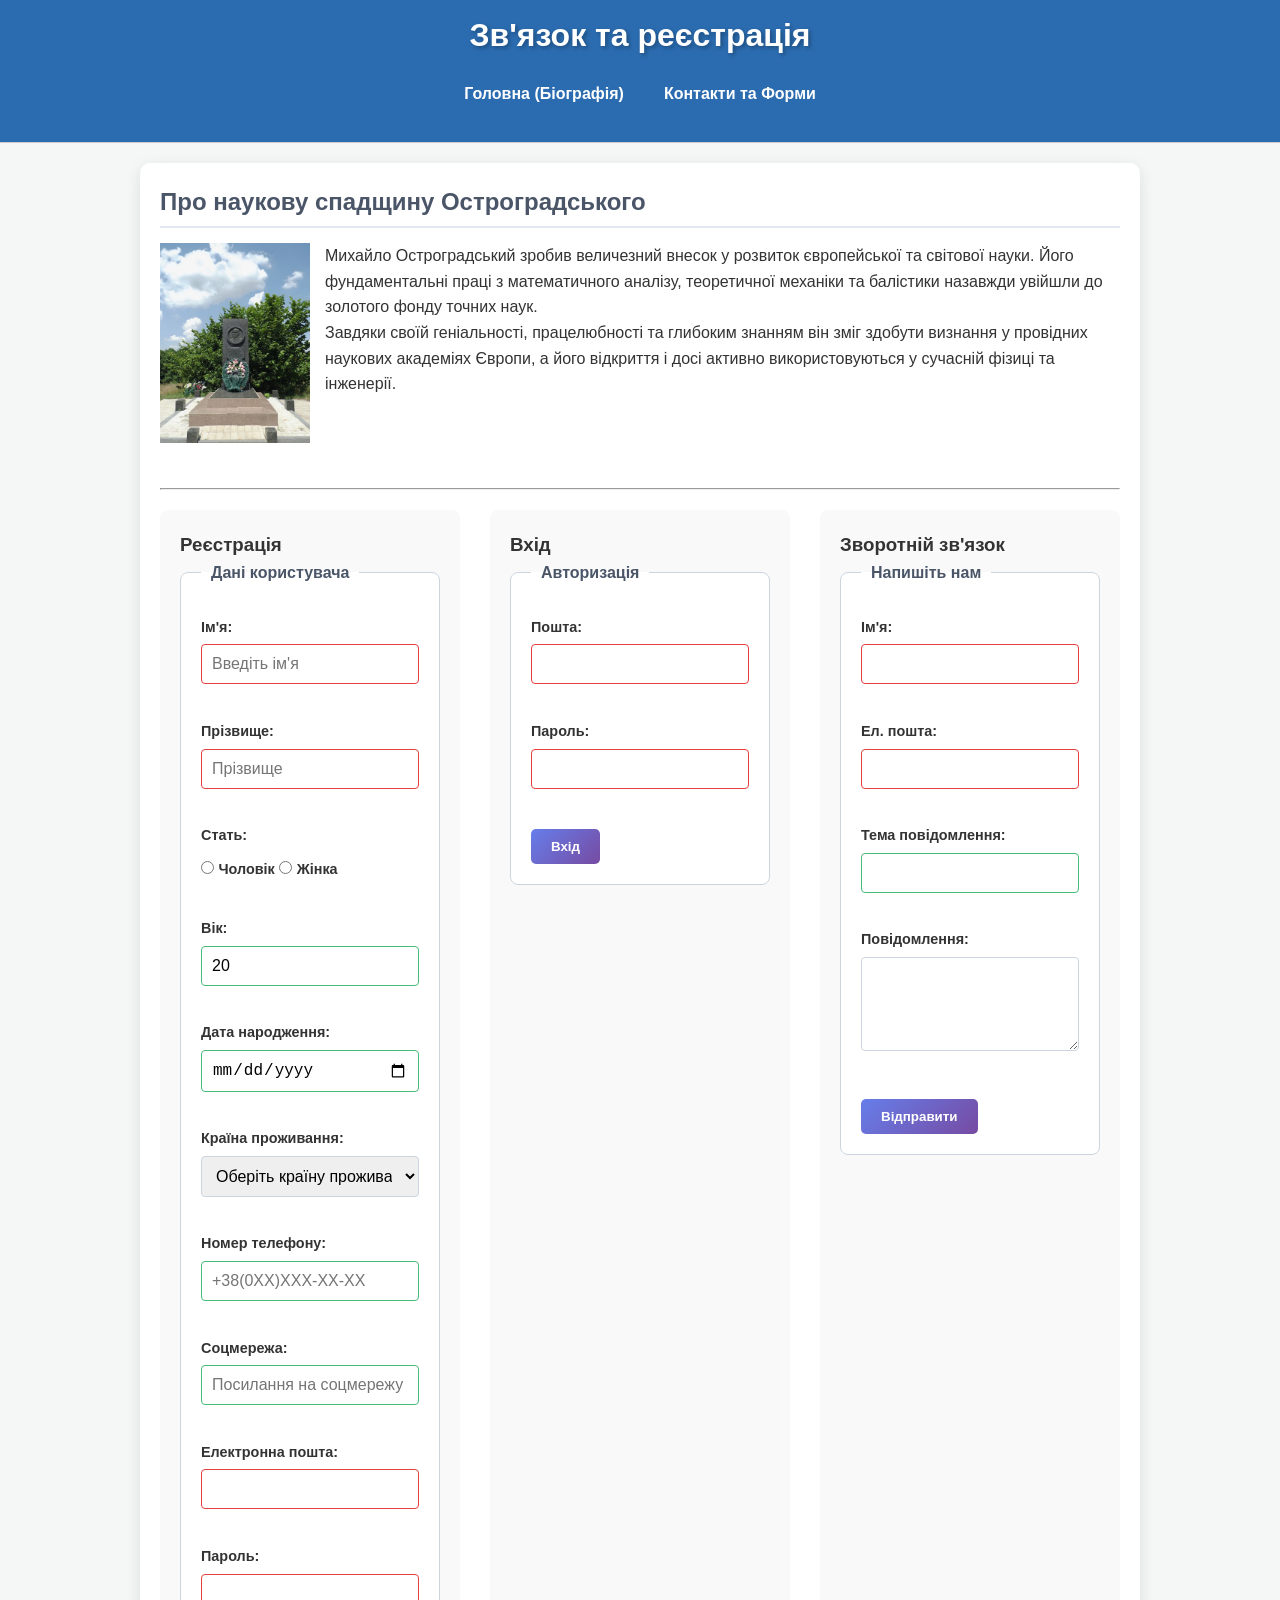
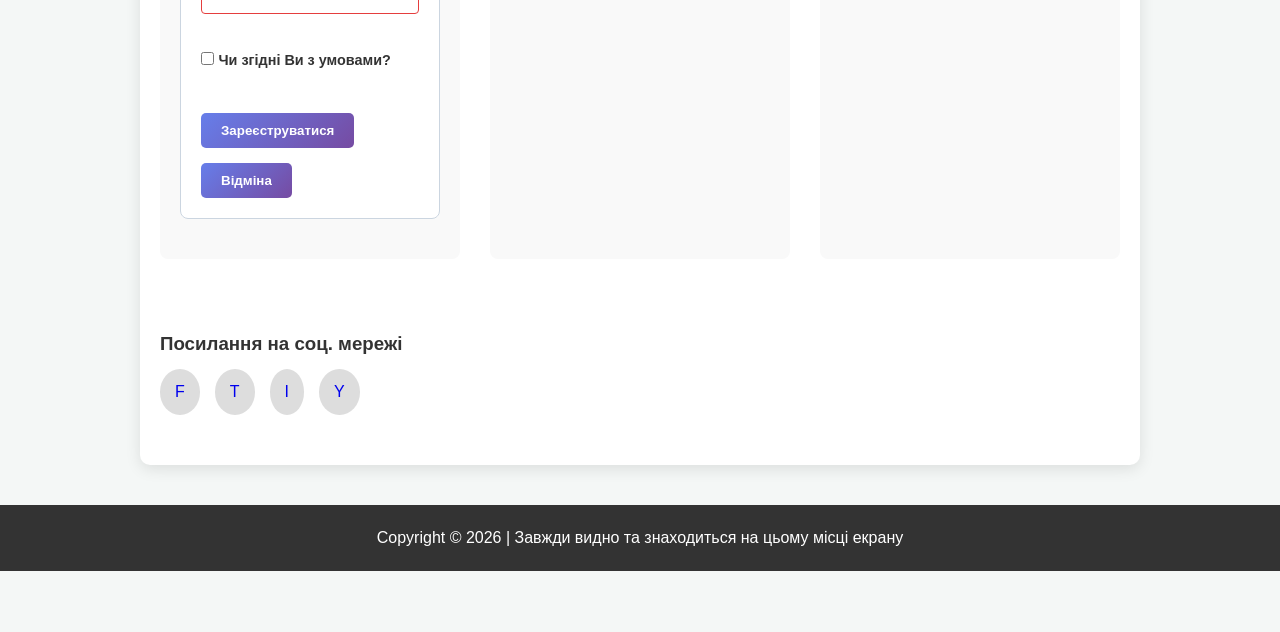
==== contact.html @ 01cd0d33 "Initial project" ====
<!DOCTYPE html>
<html lang="uk">
<head>
    <meta charset="UTF-8">
    <meta name="viewport" content="width=device-width, initial-scale=1.0">
    <meta name="description" content="Сторінка контактів та форм обраної особистості">
    <title>Контакти та Форми — Михайло Остроградський</title>
    <link rel="stylesheet" href="css/styles.css">
</head>
<body>

    <header class="contact-header">
    <h1>Зв'язок та реєстрація</h1>
		<nav>
			<ul>
				<li><a href="index.html">Головна (Біографія)</a></li>
				<li><a href="contact.html">Контакти та Форми</a></li>
			</ul>
		</nav>
	</header>

    <main style="padding: 20px;">
        
        <section style="overflow: hidden; margin-bottom: 30px;">
            <h2>Про наукову спадщину Остроградського</h2>
            <img src="images/photo1.jpg" alt="Картинка 1" style="float: left; width: 150px; margin-right: 15px; margin-bottom: 15px;">
           <p>Михайло Остроградський зробив величезний внесок у розвиток європейської та світової науки. Його фундаментальні праці з математичного аналізу, теоретичної механіки та балістики назавжди увійшли до золотого фонду точних наук.</p>
            <p>Завдяки своїй геніальності, працелюбності та глибоким знанням він зміг здобути визнання у провідних наукових академіях Європи, а його відкриття і досі активно використовуються у сучасній фізиці та інженерії.</p>
        </section>

        <hr style="margin: 20px 0;">

        <div style="display: flex; gap: 30px; flex-wrap: wrap;">
            
            <section style="flex: 1; min-width: 300px; background: #f9f9f9; padding: 20px; border-radius: 8px;">
                <h3>Реєстрація</h3>
                <form action="#" method="POST">
                    <fieldset>
                        <legend>Дані користувача</legend>
                        
                        <label for="name">Ім'я:</label><br>
                        <input type="text" id="name" name="name" required placeholder="Введіть ім'я"><br><br>

                        <label for="surname">Прізвище:</label><br>
                        <input type="text" id="surname" name="surname" required placeholder="Прізвище"><br><br>

                        <label>Стать:</label><br>
                        <input type="radio" id="male" name="gender" value="male">
                        <label for="male">Чоловік</label>
                        <input type="radio" id="female" name="gender" value="female">
                        <label for="female">Жінка</label><br><br>

                        <label for="age">Вік:</label><br>
                        <input type="number" id="age" name="age" min="1" max="120" value="20"><br><br>

                        <label for="birthdate">Дата народження:</label><br>
                        <input type="date" id="birthdate" name="birthdate"><br><br>

                        <label for="country">Країна проживання:</label><br>
                        <select id="country" name="country">
                            <option value="">Оберіть країну проживання</option>
                            <option value="ua">Україна</option>
                            <option value="other">Інша</option>
                        </select><br><br>

                        <label for="phone">Номер телефону:</label><br>
                        <input type="tel" id="phone" name="phone" placeholder="+38(0XX)XXX-XX-XX"><br><br>

                        <label for="social">Соцмережа:</label><br>
                        <input type="url" id="social" name="social" placeholder="Посилання на соцмережу"><br><br>

                        <label for="email">Електронна пошта:</label><br>
                        <input type="email" id="email" name="email" required><br><br>

                        <label for="password">Пароль:</label><br>
                        <input type="password" id="password" name="password" required minlength="8"><br><br>

                        <div>
                            <input type="checkbox" id="terms" name="terms" required>
                            <label for="terms">Чи згідні Ви з умовами?</label>
                        </div><br>

                        <button type="submit">Зареєструватися</button>
                        <button type="reset">Відміна</button>
                    </fieldset>
                </form>
            </section>

            <section style="flex: 1; min-width: 250px; background: #f9f9f9; padding: 20px; border-radius: 8px;">
                <h3>Вхід</h3>
                <form action="#" method="POST">
                    <fieldset>
                        <legend>Авторизація</legend>

                        <label for="login_email">Пошта:</label><br>
                        <input type="email" id="login_email" name="login_email" required><br><br>

                        <label for="login_pass">Пароль:</label><br>
                        <input type="password" id="login_pass" name="login_pass" required><br><br>

                        <button type="submit">Вхід</button>
                    </fieldset>
                </form>
            </section>

            <section style="flex: 1; min-width: 300px; background: #f9f9f9; padding: 20px; border-radius: 8px;">
                <h3>Зворотній зв'язок</h3>
                <form action="#" method="POST">
                    <fieldset>
                        <legend>Напишіть нам</legend>

                        <label for="fb_name">Ім'я:</label><br>
                        <input type="text" id="fb_name" name="fb_name" required><br><br>

                        <label for="fb_email">Ел. пошта:</label><br>
                        <input type="email" id="fb_email" name="fb_email" required><br><br>

                        <label for="fb_subject">Тема повідомлення:</label><br>
                        <input type="text" id="fb_subject" name="fb_subject"><br><br>

                        <label for="fb_message">Повідомлення:</label><br>
                        <textarea id="fb_message" name="fb_message" rows="4" cols="30"></textarea><br><br>

                        <button type="submit">Відправити</button>
                    </fieldset>
                </form>
            </section>

        </div>

        <section style="margin-top: 40px;">
            <h3>Посилання на соц. мережі</h3>
            <div style="display: flex; gap: 15px; margin-top: 10px;">
                <a href="#" style="padding: 10px 15px; background: #ddd; border-radius: 50%; text-decoration: none;">F</a>
                <a href="#" style="padding: 10px 15px; background: #ddd; border-radius: 50%; text-decoration: none;">T</a>
                <a href="#" style="padding: 10px 15px; background: #ddd; border-radius: 50%; text-decoration: none;">I</a>
                <a href="#" style="padding: 10px 15px; background: #ddd; border-radius: 50%; text-decoration: none;">Y</a>
            </div>
        </section>

    </main>

    <footer style="text-align: center; padding: 20px; background: #333; color: #fff; margin-top: 40px;">
        <p>Copyright &copy; 2026 | Завжди видно та знаходиться на цьому місці екрану</p>
    </footer>

</body>
</html>
---- css/styles.css ----
* {
    margin: 0;
    padding: 0;
    box-sizing: border-box;
}

body {
    font-family: Arial, sans-serif;
    line-height: 1.6;
    color: #333;
    background-color: #f4f7f6;
    padding-bottom: 60px; 
}

header {
    background: linear-gradient(135deg, #667eea 0%, #764ba2 100%);
    color: white;
    padding: 20px;
    text-align: center;
}

header h1 {
    margin-bottom: 10px;
    font-size: 2rem;
    text-shadow: 2px 2px 4px rgba(0,0,0,0.3);
}

nav ul {
    list-style: none;
    display: flex;
    justify-content: center;
    gap: 20px;
    padding: 10px 0;
}

nav a {
    color: white;
    text-decoration: none;
    font-weight: bold;
    padding: 5px 10px;
    border-radius: 4px;
    transition: background 0.3s ease;
}

nav a:hover {
    background-color: rgba(255, 255, 255, 0.2);
}

nav a:active {
    background-color: rgba(255, 255, 255, 0.4);
}

main {
    max-width: 1000px;
    margin: 20px auto;
    background: #ffffff;
    padding: 30px;
    border-radius: 10px;
    box-shadow: 0 4px 15px rgba(0, 0, 0, 0.1);
}

section, article {
    margin-bottom: 30px;
}

h2 {
    color: #4a5568;
    border-bottom: 2px solid #e2e8f0;
    padding-bottom: 5px;
    margin-bottom: 15px;
}

table {
    width: 100%;
    border-collapse: collapse;
    margin-top: 15px;
}

th, td {
    border: 1px solid #cbd5e0;
    padding: 12px;
    text-align: left;
}

th {
    background-color: #edf2f7;
}

tr:nth-child(even) {
    background-color: #f7fafc;
}

fieldset {
    border: 1px solid #cbd5e0;
    padding: 20px;
    border-radius: 8px;
    margin-bottom: 20px;
    background-color: #fff;
}

legend {
    font-weight: bold;
    color: #4a5568;
    padding: 0 10px;
}

label {
    display: inline-block;
    margin-top: 10px;
    font-weight: 600;
    font-size: 0.9rem;
}

input[type="text"],
input[type="email"],
input[type="password"],
input[type="tel"],
input[type="url"],
input[type="number"],
input[type="date"],
select,
textarea {
    width: 100%;
    padding: 10px;
    margin-top: 5px;
    border: 1px solid #cbd5e0;
    border-radius: 4px;
    font-size: 1rem;
    transition: border-color 0.3s, box-shadow 0.3s;
}

input:focus, select:focus, textarea:focus {
    outline: none;
    border-color: #667eea;
    box-shadow: 0 0 5px rgba(102, 126, 234, 0.5);
}

input:valid {
    border-color: #48bb78;
}

input:invalid {
    border-color: #e53e3e;
}

button, input[type="submit"], input[type="reset"] {
    background: linear-gradient(135deg, #667eea 0%, #764ba2 100%);
    color: white;
    border: none;
    padding: 10px 20px;
    margin-top: 15px;
    border-radius: 5px;
    cursor: pointer;
    font-weight: bold;
    transition: opacity 0.3s, transform 0.1s;
}

button:hover, input[type="submit"]:hover {
    opacity: 0.9;
}

button:active {
    transform: scale(0.98);
}

figure {
    text-align: center;
    margin: 20px 0;
}

figure img {
    border-radius: 8px;
    box-shadow: 0 4px 8px rgba(0,0,0,0.1);
}

figcaption {
    font-style: italic;
    color: #718096;
    margin-top: 5px;
}

.contact-header {
    position: sticky;
    top: 0;
    background: #2b6cb0;
    z-index: 1000;
    padding: 10px 0;
    border-bottom: 1px solid #ccc;

}

.word-indent {
    text-indent: 35px;
}

ul, ol {
    padding-left: 40px;
    margin-bottom: 15px;
}
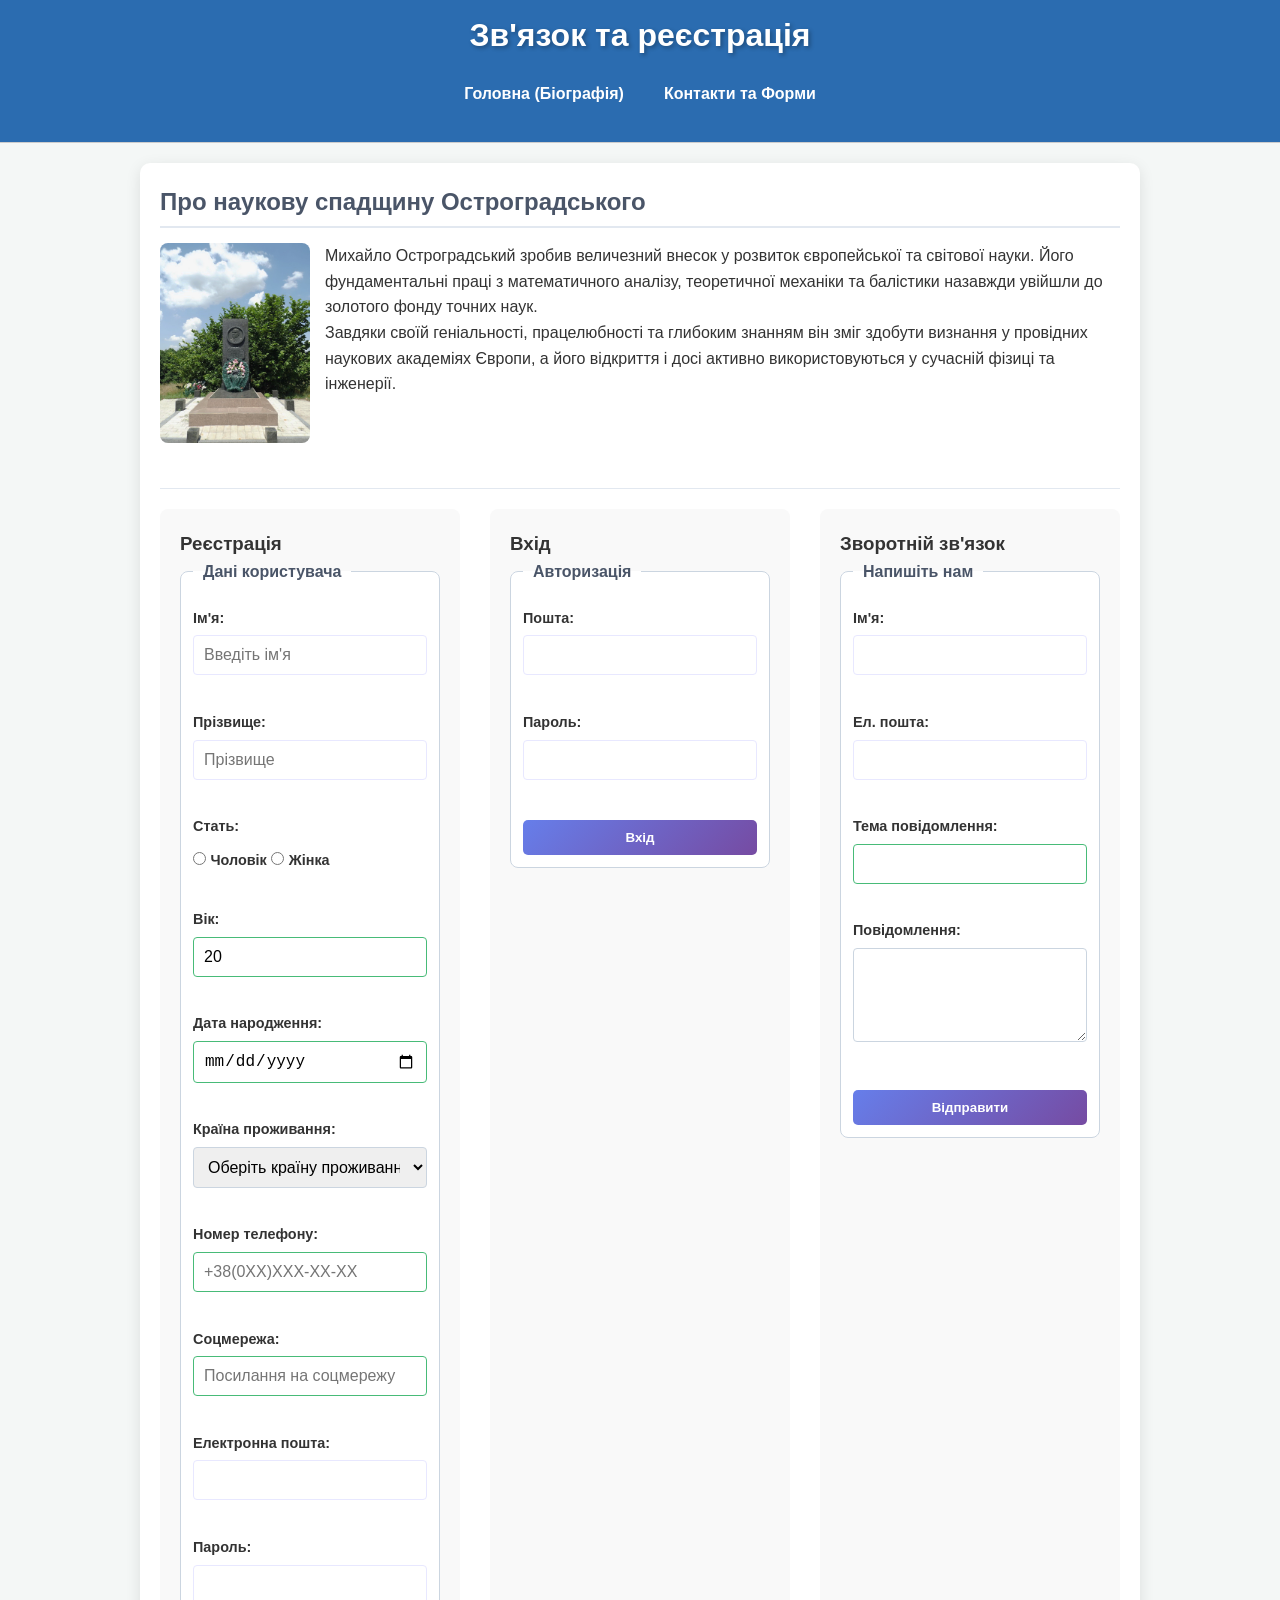
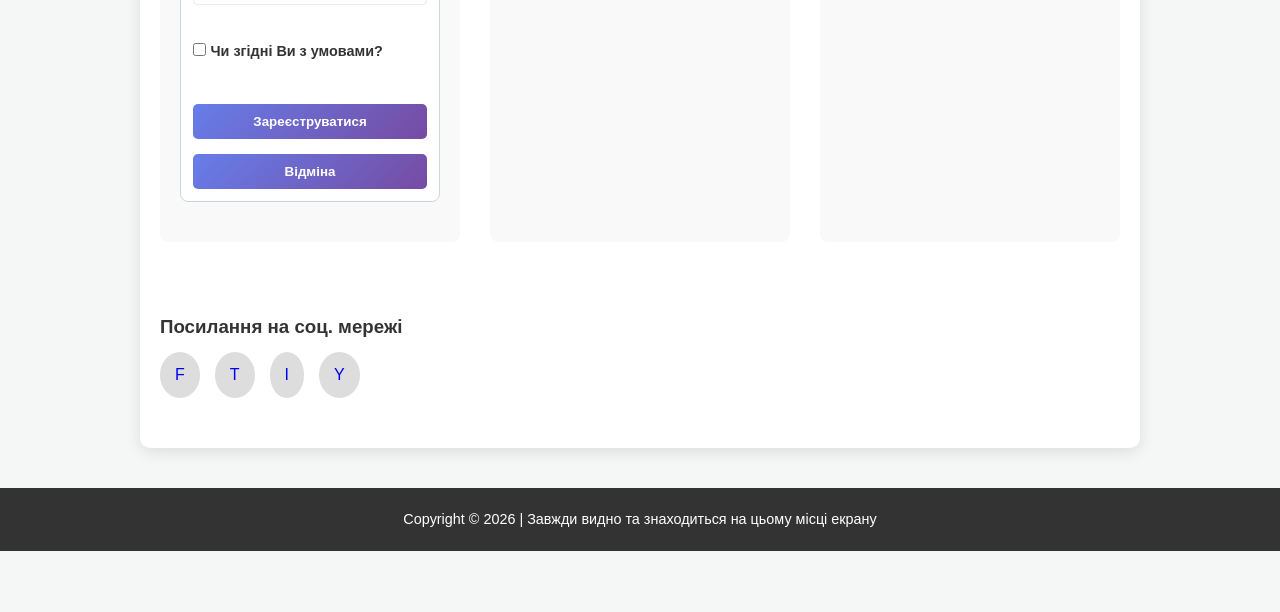
==== commit 3a9a8bbe: "Lab 3 adaptive" ====
--- a/contact.html
+++ b/contact.html
@@ -1,148 +1,148 @@
-<!DOCTYPE html>
-<html lang="uk">
-<head>
-    <meta charset="UTF-8">
-    <meta name="viewport" content="width=device-width, initial-scale=1.0">
-    <meta name="description" content="Сторінка контактів та форм обраної особистості">
-    <title>Контакти та Форми — Михайло Остроградський</title>
-    <link rel="stylesheet" href="css/styles.css">
-</head>
-<body>
-
-    <header class="contact-header">
-    <h1>Зв'язок та реєстрація</h1>
-		<nav>
-			<ul>
-				<li><a href="index.html">Головна (Біографія)</a></li>
-				<li><a href="contact.html">Контакти та Форми</a></li>
-			</ul>
-		</nav>
-	</header>
-
-    <main style="padding: 20px;">
-        
-        <section style="overflow: hidden; margin-bottom: 30px;">
-            <h2>Про наукову спадщину Остроградського</h2>
-            <img src="images/photo1.jpg" alt="Картинка 1" style="float: left; width: 150px; margin-right: 15px; margin-bottom: 15px;">
-           <p>Михайло Остроградський зробив величезний внесок у розвиток європейської та світової науки. Його фундаментальні праці з математичного аналізу, теоретичної механіки та балістики назавжди увійшли до золотого фонду точних наук.</p>
-            <p>Завдяки своїй геніальності, працелюбності та глибоким знанням він зміг здобути визнання у провідних наукових академіях Європи, а його відкриття і досі активно використовуються у сучасній фізиці та інженерії.</p>
-        </section>
-
-        <hr style="margin: 20px 0;">
-
-        <div style="display: flex; gap: 30px; flex-wrap: wrap;">
-            
-            <section style="flex: 1; min-width: 300px; background: #f9f9f9; padding: 20px; border-radius: 8px;">
-                <h3>Реєстрація</h3>
-                <form action="#" method="POST">
-                    <fieldset>
-                        <legend>Дані користувача</legend>
-                        
-                        <label for="name">Ім'я:</label><br>
-                        <input type="text" id="name" name="name" required placeholder="Введіть ім'я"><br><br>
-
-                        <label for="surname">Прізвище:</label><br>
-                        <input type="text" id="surname" name="surname" required placeholder="Прізвище"><br><br>
-
-                        <label>Стать:</label><br>
-                        <input type="radio" id="male" name="gender" value="male">
-                        <label for="male">Чоловік</label>
-                        <input type="radio" id="female" name="gender" value="female">
-                        <label for="female">Жінка</label><br><br>
-
-                        <label for="age">Вік:</label><br>
-                        <input type="number" id="age" name="age" min="1" max="120" value="20"><br><br>
-
-                        <label for="birthdate">Дата народження:</label><br>
-                        <input type="date" id="birthdate" name="birthdate"><br><br>
-
-                        <label for="country">Країна проживання:</label><br>
-                        <select id="country" name="country">
-                            <option value="">Оберіть країну проживання</option>
-                            <option value="ua">Україна</option>
-                            <option value="other">Інша</option>
-                        </select><br><br>
-
-                        <label for="phone">Номер телефону:</label><br>
-                        <input type="tel" id="phone" name="phone" placeholder="+38(0XX)XXX-XX-XX"><br><br>
-
-                        <label for="social">Соцмережа:</label><br>
-                        <input type="url" id="social" name="social" placeholder="Посилання на соцмережу"><br><br>
-
-                        <label for="email">Електронна пошта:</label><br>
-                        <input type="email" id="email" name="email" required><br><br>
-
-                        <label for="password">Пароль:</label><br>
-                        <input type="password" id="password" name="password" required minlength="8"><br><br>
-
-                        <div>
-                            <input type="checkbox" id="terms" name="terms" required>
-                            <label for="terms">Чи згідні Ви з умовами?</label>
-                        </div><br>
-
-                        <button type="submit">Зареєструватися</button>
-                        <button type="reset">Відміна</button>
-                    </fieldset>
-                </form>
-            </section>
-
-            <section style="flex: 1; min-width: 250px; background: #f9f9f9; padding: 20px; border-radius: 8px;">
-                <h3>Вхід</h3>
-                <form action="#" method="POST">
-                    <fieldset>
-                        <legend>Авторизація</legend>
-
-                        <label for="login_email">Пошта:</label><br>
-                        <input type="email" id="login_email" name="login_email" required><br><br>
-
-                        <label for="login_pass">Пароль:</label><br>
-                        <input type="password" id="login_pass" name="login_pass" required><br><br>
-
-                        <button type="submit">Вхід</button>
-                    </fieldset>
-                </form>
-            </section>
-
-            <section style="flex: 1; min-width: 300px; background: #f9f9f9; padding: 20px; border-radius: 8px;">
-                <h3>Зворотній зв'язок</h3>
-                <form action="#" method="POST">
-                    <fieldset>
-                        <legend>Напишіть нам</legend>
-
-                        <label for="fb_name">Ім'я:</label><br>
-                        <input type="text" id="fb_name" name="fb_name" required><br><br>
-
-                        <label for="fb_email">Ел. пошта:</label><br>
-                        <input type="email" id="fb_email" name="fb_email" required><br><br>
-
-                        <label for="fb_subject">Тема повідомлення:</label><br>
-                        <input type="text" id="fb_subject" name="fb_subject"><br><br>
-
-                        <label for="fb_message">Повідомлення:</label><br>
-                        <textarea id="fb_message" name="fb_message" rows="4" cols="30"></textarea><br><br>
-
-                        <button type="submit">Відправити</button>
-                    </fieldset>
-                </form>
-            </section>
-
-        </div>
-
-        <section style="margin-top: 40px;">
-            <h3>Посилання на соц. мережі</h3>
-            <div style="display: flex; gap: 15px; margin-top: 10px;">
-                <a href="#" style="padding: 10px 15px; background: #ddd; border-radius: 50%; text-decoration: none;">F</a>
-                <a href="#" style="padding: 10px 15px; background: #ddd; border-radius: 50%; text-decoration: none;">T</a>
-                <a href="#" style="padding: 10px 15px; background: #ddd; border-radius: 50%; text-decoration: none;">I</a>
-                <a href="#" style="padding: 10px 15px; background: #ddd; border-radius: 50%; text-decoration: none;">Y</a>
-            </div>
-        </section>
-
-    </main>
-
-    <footer style="text-align: center; padding: 20px; background: #333; color: #fff; margin-top: 40px;">
-        <p>Copyright &copy; 2026 | Завжди видно та знаходиться на цьому місці екрану</p>
-    </footer>
-
-</body>
+<!DOCTYPE html>
+<html lang="uk">
+<head>
+    <meta charset="UTF-8">
+    <meta name="viewport" content="width=device-width, initial-scale=1.0">
+    <meta name="description" content="Сторінка контактів та форм обраної особистості">
+    <title>Контакти та Форми — Михайло Остроградський</title>
+    <link rel="stylesheet" href="css/styles.css">
+</head>
+<body>
+
+    <header class="contact-header">
+    <h1>Зв'язок та реєстрація</h1>
+		<nav>
+			<ul>
+				<li><a href="index.html">Головна (Біографія)</a></li>
+				<li><a href="contact.html">Контакти та Форми</a></li>
+			</ul>
+		</nav>
+	</header>
+
+    <main style="padding: 20px;">
+        
+        <section style="overflow: hidden; margin-bottom: 30px;">
+            <h2>Про наукову спадщину Остроградського</h2>
+            <img src="images/photo1.jpg" alt="Картинка 1" style="float: left; width: 150px; margin-right: 15px; margin-bottom: 15px;">
+           <p>Михайло Остроградський зробив величезний внесок у розвиток європейської та світової науки. Його фундаментальні праці з математичного аналізу, теоретичної механіки та балістики назавжди увійшли до золотого фонду точних наук.</p>
+            <p>Завдяки своїй геніальності, працелюбності та глибоким знанням він зміг здобути визнання у провідних наукових академіях Європи, а його відкриття і досі активно використовуються у сучасній фізиці та інженерії.</p>
+        </section>
+
+        <hr style="margin: 20px 0;">
+
+        <div style="display: flex; gap: 30px; flex-wrap: wrap;">
+            
+            <section style="flex: 1; min-width: 300px; background: #f9f9f9; padding: 20px; border-radius: 8px;">
+                <h3>Реєстрація</h3>
+                <form action="#" method="POST">
+                    <fieldset>
+                        <legend>Дані користувача</legend>
+                        
+                        <label for="name">Ім'я:</label><br>
+                        <input type="text" id="name" name="name" required placeholder="Введіть ім'я"><br><br>
+
+                        <label for="surname">Прізвище:</label><br>
+                        <input type="text" id="surname" name="surname" required placeholder="Прізвище"><br><br>
+
+                        <label>Стать:</label><br>
+                        <input type="radio" id="male" name="gender" value="male">
+                        <label for="male">Чоловік</label>
+                        <input type="radio" id="female" name="gender" value="female">
+                        <label for="female">Жінка</label><br><br>
+
+                        <label for="age">Вік:</label><br>
+                        <input type="number" id="age" name="age" min="1" max="120" value="20"><br><br>
+
+                        <label for="birthdate">Дата народження:</label><br>
+                        <input type="date" id="birthdate" name="birthdate"><br><br>
+
+                        <label for="country">Країна проживання:</label><br>
+                        <select id="country" name="country">
+                            <option value="">Оберіть країну проживання</option>
+                            <option value="ua">Україна</option>
+                            <option value="other">Інша</option>
+                        </select><br><br>
+
+                        <label for="phone">Номер телефону:</label><br>
+                        <input type="tel" id="phone" name="phone" placeholder="+38(0XX)XXX-XX-XX"><br><br>
+
+                        <label for="social">Соцмережа:</label><br>
+                        <input type="url" id="social" name="social" placeholder="Посилання на соцмережу"><br><br>
+
+                        <label for="email">Електронна пошта:</label><br>
+                        <input type="email" id="email" name="email" required><br><br>
+
+                        <label for="password">Пароль:</label><br>
+                        <input type="password" id="password" name="password" required minlength="8"><br><br>
+
+                        <div>
+                            <input type="checkbox" id="terms" name="terms" required>
+                            <label for="terms">Чи згідні Ви з умовами?</label>
+                        </div><br>
+
+                        <button type="submit">Зареєструватися</button>
+                        <button type="reset">Відміна</button>
+                    </fieldset>
+                </form>
+            </section>
+
+            <section style="flex: 1; min-width: 250px; background: #f9f9f9; padding: 20px; border-radius: 8px;">
+                <h3>Вхід</h3>
+                <form action="#" method="POST">
+                    <fieldset>
+                        <legend>Авторизація</legend>
+
+                        <label for="login_email">Пошта:</label><br>
+                        <input type="email" id="login_email" name="login_email" required><br><br>
+
+                        <label for="login_pass">Пароль:</label><br>
+                        <input type="password" id="login_pass" name="login_pass" required><br><br>
+
+                        <button type="submit">Вхід</button>
+                    </fieldset>
+                </form>
+            </section>
+
+            <section style="flex: 1; min-width: 300px; background: #f9f9f9; padding: 20px; border-radius: 8px;">
+                <h3>Зворотній зв'язок</h3>
+                <form action="#" method="POST">
+                    <fieldset>
+                        <legend>Напишіть нам</legend>
+
+                        <label for="fb_name">Ім'я:</label><br>
+                        <input type="text" id="fb_name" name="fb_name" required><br><br>
+
+                        <label for="fb_email">Ел. пошта:</label><br>
+                        <input type="email" id="fb_email" name="fb_email" required><br><br>
+
+                        <label for="fb_subject">Тема повідомлення:</label><br>
+                        <input type="text" id="fb_subject" name="fb_subject"><br><br>
+
+                        <label for="fb_message">Повідомлення:</label><br>
+                        <textarea id="fb_message" name="fb_message" rows="4" cols="30"></textarea><br><br>
+
+                        <button type="submit">Відправити</button>
+                    </fieldset>
+                </form>
+            </section>
+
+        </div>
+
+        <section style="margin-top: 40px;">
+            <h3>Посилання на соц. мережі</h3>
+            <div style="display: flex; gap: 15px; margin-top: 10px;">
+                <a href="#" style="padding: 10px 15px; background: #ddd; border-radius: 50%; text-decoration: none;">F</a>
+                <a href="#" style="padding: 10px 15px; background: #ddd; border-radius: 50%; text-decoration: none;">T</a>
+                <a href="#" style="padding: 10px 15px; background: #ddd; border-radius: 50%; text-decoration: none;">I</a>
+                <a href="#" style="padding: 10px 15px; background: #ddd; border-radius: 50%; text-decoration: none;">Y</a>
+            </div>
+        </section>
+
+    </main>
+
+    <footer style="text-align: center; padding: 20px; background: #333; color: #fff; margin-top: 40px;">
+        <p>Copyright &copy; 2026 | Завжди видно та знаходиться на цьому місці екрану</p>
+    </footer>
+
+</body>
 </html>
--- a/css/styles.css
+++ b/css/styles.css
@@ -1,199 +1,370 @@
-* {
-    margin: 0;
-    padding: 0;
-    box-sizing: border-box;
-}
-
-body {
-    font-family: Arial, sans-serif;
-    line-height: 1.6;
-    color: #333;
-    background-color: #f4f7f6;
-    padding-bottom: 60px; 
-}
-
-header {
-    background: linear-gradient(135deg, #667eea 0%, #764ba2 100%);
-    color: white;
-    padding: 20px;
-    text-align: center;
-}
-
-header h1 {
-    margin-bottom: 10px;
-    font-size: 2rem;
-    text-shadow: 2px 2px 4px rgba(0,0,0,0.3);
-}
-
-nav ul {
-    list-style: none;
-    display: flex;
-    justify-content: center;
-    gap: 20px;
-    padding: 10px 0;
-}
-
-nav a {
-    color: white;
-    text-decoration: none;
-    font-weight: bold;
-    padding: 5px 10px;
-    border-radius: 4px;
-    transition: background 0.3s ease;
-}
-
-nav a:hover {
-    background-color: rgba(255, 255, 255, 0.2);
-}
-
-nav a:active {
-    background-color: rgba(255, 255, 255, 0.4);
-}
-
-main {
-    max-width: 1000px;
-    margin: 20px auto;
-    background: #ffffff;
-    padding: 30px;
-    border-radius: 10px;
-    box-shadow: 0 4px 15px rgba(0, 0, 0, 0.1);
-}
-
-section, article {
-    margin-bottom: 30px;
-}
-
-h2 {
-    color: #4a5568;
-    border-bottom: 2px solid #e2e8f0;
-    padding-bottom: 5px;
-    margin-bottom: 15px;
-}
-
-table {
-    width: 100%;
-    border-collapse: collapse;
-    margin-top: 15px;
-}
-
-th, td {
-    border: 1px solid #cbd5e0;
-    padding: 12px;
-    text-align: left;
-}
-
-th {
-    background-color: #edf2f7;
-}
-
-tr:nth-child(even) {
-    background-color: #f7fafc;
-}
-
-fieldset {
-    border: 1px solid #cbd5e0;
-    padding: 20px;
-    border-radius: 8px;
-    margin-bottom: 20px;
-    background-color: #fff;
-}
-
-legend {
-    font-weight: bold;
-    color: #4a5568;
-    padding: 0 10px;
-}
-
-label {
-    display: inline-block;
-    margin-top: 10px;
-    font-weight: 600;
-    font-size: 0.9rem;
-}
-
-input[type="text"],
-input[type="email"],
-input[type="password"],
-input[type="tel"],
-input[type="url"],
-input[type="number"],
-input[type="date"],
-select,
-textarea {
-    width: 100%;
-    padding: 10px;
-    margin-top: 5px;
-    border: 1px solid #cbd5e0;
-    border-radius: 4px;
-    font-size: 1rem;
-    transition: border-color 0.3s, box-shadow 0.3s;
-}
-
-input:focus, select:focus, textarea:focus {
-    outline: none;
-    border-color: #667eea;
-    box-shadow: 0 0 5px rgba(102, 126, 234, 0.5);
-}
-
-input:valid {
-    border-color: #48bb78;
-}
-
-input:invalid {
-    border-color: #e53e3e;
-}
-
-button, input[type="submit"], input[type="reset"] {
-    background: linear-gradient(135deg, #667eea 0%, #764ba2 100%);
-    color: white;
-    border: none;
-    padding: 10px 20px;
-    margin-top: 15px;
-    border-radius: 5px;
-    cursor: pointer;
-    font-weight: bold;
-    transition: opacity 0.3s, transform 0.1s;
-}
-
-button:hover, input[type="submit"]:hover {
-    opacity: 0.9;
-}
-
-button:active {
-    transform: scale(0.98);
-}
-
-figure {
-    text-align: center;
-    margin: 20px 0;
-}
-
-figure img {
-    border-radius: 8px;
-    box-shadow: 0 4px 8px rgba(0,0,0,0.1);
-}
-
-figcaption {
-    font-style: italic;
-    color: #718096;
-    margin-top: 5px;
-}
-
-.contact-header {
-    position: sticky;
-    top: 0;
-    background: #2b6cb0;
-    z-index: 1000;
-    padding: 10px 0;
-    border-bottom: 1px solid #ccc;
-
-}
-
-.word-indent {
-    text-indent: 35px;
-}
-
-ul, ol {
-    padding-left: 40px;
-    margin-bottom: 15px;
+* {
+    margin: 0;
+    padding: 0;
+    box-sizing: border-box;
+}
+
+html, body {
+    max-width: 100%;
+    overflow-x: hidden;
+}
+
+body {
+    font-family: Arial, sans-serif;
+    line-height: 1.6;
+    color: #333;
+    background-color: #f4f7f6;
+    padding-bottom: 60px; 
+}
+
+main, section, article, aside, header, footer {
+    max-width: 100%;
+    min-width: 0;
+}
+
+header {
+    background: linear-gradient(135deg, #667eea 0%, #764ba2 100%);
+    color: white;
+    padding: 20px;
+    text-align: center;
+    display: flex;
+    flex-direction: column;
+    align-items: center;
+    justify-content: center;
+}
+
+header h1 {
+    margin-bottom: 10px;
+    font-size: 2rem;
+    text-shadow: 2px 2px 4px rgba(0,0,0,0.3);
+}
+
+nav ul {
+    list-style: none;
+    display: flex;
+    justify-content: center;
+    gap: 20px;
+    padding: 10px 0;
+}
+
+nav a {
+    color: white;
+    text-decoration: none;
+    font-weight: bold;
+    padding: 5px 10px;
+    border-radius: 4px;
+    transition: background 0.3s ease;
+}
+
+nav a:hover {
+    background-color: rgba(255, 255, 255, 0.2);
+}
+
+nav a:active {
+    background-color: rgba(255, 255, 255, 0.4);
+}
+
+.contact-header {
+    position: sticky;
+    top: 0;
+    background: #2b6cb0;
+    z-index: 1000;
+    padding: 10px 0;
+    border-bottom: 1px solid #ccc;
+}
+
+main {
+    max-width: 1000px;
+    margin: 20px auto;
+    background: #ffffff;
+    padding: 30px;
+    border-radius: 10px;
+    box-shadow: 0 4px 15px rgba(0, 0, 0, 0.1);
+}
+
+section, article {
+    margin-bottom: 30px;
+}
+
+hr {
+    border: none;
+    border-top: 1px solid #e2e8f0;
+    margin: 25px 0;
+}
+
+h2 {
+    color: #4a5568;
+    border-bottom: 2px solid #e2e8f0;
+    padding-bottom: 5px;
+    margin-bottom: 15px;
+}
+
+.word-indent {
+    text-indent: 35px;
+    margin-bottom: 10px;
+}
+
+ul, ol {
+    padding-left: 40px;
+    margin-bottom: 15px;
+}
+
+blockquote {
+    border-left: 4px solid #667eea;
+    padding-left: 15px;
+    margin: 15px 0;
+    color: #4a5568;
+}
+
+img, figure img, .gallery-item img {
+    max-width: 100%;
+    height: auto;
+    display: block;
+    margin: 0 auto;
+    border-radius: 8px;
+}
+
+figure {
+    text-align: center;
+    margin: 20px 0;
+}
+
+figure img {
+    box-shadow: 0 4px 8px rgba(0, 0, 0, 0.1);
+}
+
+figcaption {
+    font-style: italic;
+    color: #718096;
+    margin-top: 8px;
+}
+
+.image-gallery {
+    display: grid;
+    grid-template-columns: repeat(4, 1fr);
+    gap: 15px;
+    margin-top: 20px;
+}
+
+.gallery-item {
+    background: #f7fafc;
+    padding: 12px;
+    border: 1px solid #e2e8f0;
+    border-radius: 8px;
+    text-align: center;
+    min-width: 0;
+    display: flex;
+    flex-direction: column;
+    justify-content: space-between;
+}
+
+.gallery-item p {
+    font-weight: bold;
+    font-size: 0.9rem;
+    margin-bottom: 10px;
+}
+
+.gallery-item img {
+    width: 100%;
+    height: 190px;
+    object-fit: contain;
+    background-color: #ffffff; 
+    padding: 4px;
+    border-radius: 8px;
+}
+
+.gallery-item .contact-link-text {
+    color: #1a0dab;
+}
+
+
+table {
+    width: 100%;
+    max-width: 100%;
+    table-layout: fixed;
+    border-collapse: collapse;
+    margin-top: 15px;
+    word-wrap: break-word;
+    overflow-wrap: break-word;
+}
+
+th, td {
+    border: 1px solid #cbd5e0;
+    padding: 12px;
+    text-align: left;
+    white-space: normal;
+    word-break: break-word;
+}
+
+th {
+    background-color: #edf2f7;
+}
+
+tr:nth-child(even) {
+    background-color: #f7fafc;
+}
+
+fieldset {
+    border: 1px solid #cbd5e0;
+    padding: 20px;
+    border-radius: 8px;
+    margin-bottom: 20px;
+    background-color: #fff;
+}
+
+legend {
+    font-weight: bold;
+    color: #4a5568;
+    padding: 0 10px;
+}
+
+label {
+    display: inline-block;
+    margin-top: 10px;
+    font-weight: 600;
+    font-size: 0.9rem;
+}
+
+input[type="text"],
+input[type="email"],
+input[type="password"],
+input[type="tel"],
+input[type="url"],
+input[type="number"],
+input[type="date"],
+select,
+textarea {
+    width: 100%;
+    padding: 10px;
+    margin-top: 5px;
+    border: 1px solid #cbd5e0;
+    border-radius: 4px;
+    font-size: 1rem;
+    transition: border-color 0.3s, box-shadow 0.3s;
+}
+
+input:focus, select:focus, textarea:focus {
+    outline: none;
+    border-color: #667eea;
+    box-shadow: 0 0 5px rgba(102, 126, 234, 0.5);
+}
+
+input:valid {
+    border-color: #48bb78;
+}
+
+input:invalid {
+    border-color: #e8e8ff;
+}
+
+button, input[type="submit"], input[type="reset"] {
+    background: linear-gradient(135deg, #667eea 0%, #764ba2 100%);
+    color: white;
+    border: none;
+    padding: 10px 20px;
+    margin-top: 15px;
+    border-radius: 5px;
+    cursor: pointer;
+    font-weight: bold;
+    transition: opacity 0.3s, transform 0.1s;
+}
+
+button:hover, input[type="submit"]:hover {
+    opacity: 0.9;
+}
+
+button:active {
+    transform: scale(0.98);
+}
+
+footer {
+    display: flex;
+    justify-content: center;
+    align-items: center;
+    text-align: center;
+    padding: 20px 15px;
+    background-color: #edf2f7;
+    color: #4a5568;
+    font-size: 0.9rem;
+    margin-top: 20px;
+    word-break: break-word;
+}
+
+@media (max-width: 1024px) {
+    main {
+        width: 92%;
+        padding: 25px;
+    }
+}
+
+@media (max-width: 768px) {
+    header h1 {
+        font-size: 1.6rem;
+    }
+
+    main {
+        width: 94%;
+        padding: 18px;
+        margin: 15px auto;
+    }
+
+    th, td {
+        padding: 8px;
+        font-size: 0.9rem;
+    }
+}
+
+@media (max-width: 480px) {
+    header {
+        padding: 15px 10px;
+    }
+
+    header h1 {
+        font-size: 1.3rem;
+    }
+
+    nav ul {
+        flex-direction: column;
+        align-items: center;
+        gap: 8px;
+        padding-left: 0;
+    }
+
+    main {
+        width: calc(100% - 20px);
+        padding: 12px;
+        margin: 10px auto;
+    }
+
+    .image-gallery {
+        grid-template-columns: 1fr;
+        gap: 15px;
+    }
+	
+	   .gallery-item img {
+        height: auto;    
+        max-height: 320px;
+    }
+}
+
+    th, td {
+        padding: 6px 4px;
+        font-size: 0.78rem;
+    }
+
+    ul, ol {
+        padding-left: 20px;
+    }
+
+    .word-indent {
+        text-indent: 20px;
+    }
+
+    fieldset {
+        padding: 12px;
+    }
+
+    button, input[type="submit"], input[type="reset"] {
+        width: 100%;
+    }
 }
